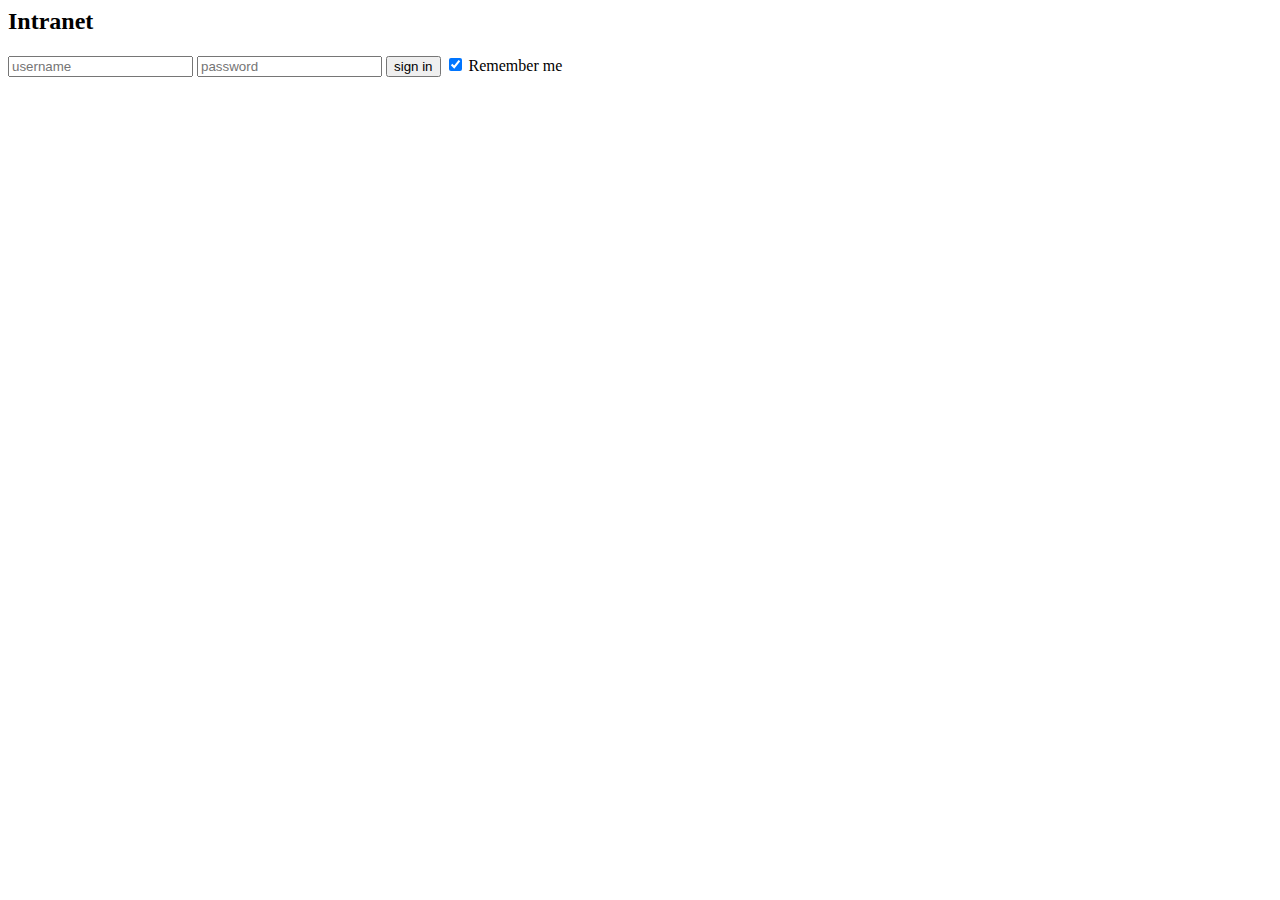
==== index.html @ af55442f "update# Please enter the commit message for your changes. Lines starting" ====
<html>
<!DOCTYPE html>
<html lang="en">

<head>
    <meta charset="utf-8">
    <title>Login</title>
    <link rel="styles" href="stylesheet.css" type="text/css">
</head>

<body>
    <section>
        <form id="loginfrom" action="t2.html">
            <h2>Intranet</h2>
            <label for="username"></label>
            <input type="text" id="username" placeholder=username>
            <label for="pw"></label>
            <input type="password" id="pw" placeholder=password>
            <input type="submit" value="sign in">
            <label>
                <input type="checkbox" checked="checked" name="remember"> Remember me</label>
        </form>
    </section>
    <script>
        btn.addEventListener("click", () => loginform.classList.toggle("show"))

    </script>
</body>

</html>
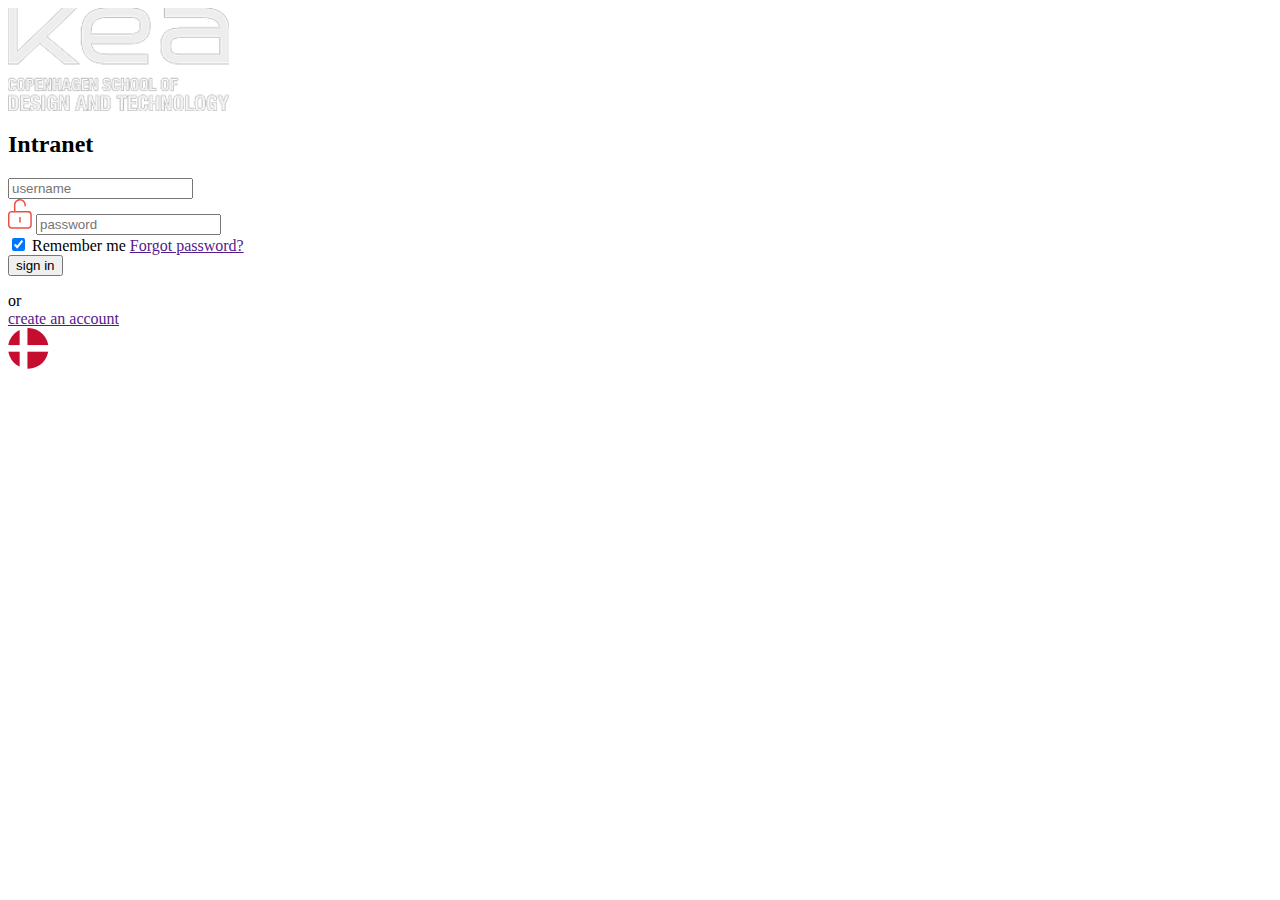
==== commit 968b4a69: "New index.html" ====
--- a/index.html
+++ b/index.html
@@ -5,20 +5,37 @@
 <head>
     <meta charset="utf-8">
     <title>Login</title>
-    <link rel="styles" href="stylesheet.css" type="text/css">
+    <link rel="stylesheet" type="text/css" href="stylesheet.css">
 </head>
 
 <body>
     <section>
         <form id="loginfrom" action="t2.html">
-            <h2>Intranet</h2>
-            <label for="username"></label>
-            <input type="text" id="username" placeholder=username>
-            <label for="pw"></label>
-            <input type="password" id="pw" placeholder=password>
-            <input type="submit" value="sign in">
-            <label>
-                <input type="checkbox" checked="checked" name="remember"> Remember me</label>
+            <div id="header">
+                <img src="images/logo/logo-white.png" alt="Logo of KEA" class="logo">
+                <h2>Intranet</h2>
+            </div>
+            <div id="username">
+                <label for="username"></label>
+                <input type="text" id="username" placeholder=username>
+            </div>
+            <div id="password">
+                <img src="images/interface-icones/password.png">
+                <label for="pw"></label>
+                <input type="password" id="pw" placeholder=password>
+            </div>
+            <div id="checkbox">
+                <label>
+                    <input type="checkbox" checked="checked" name="remember"> Remember me</label>
+                <a href="">Forgot password?</a>
+            </div>
+            <div id="submit">
+                <input type="submit" value="sign in">
+            </div>
+            <div id="newaccount">
+                <p>or<br><a href="">create an account</a><br>
+                    <img src="images/flags/flag-danish.png" alt="Danish flag." class="flag"></p>
+            </div>
         </form>
     </section>
     <script>
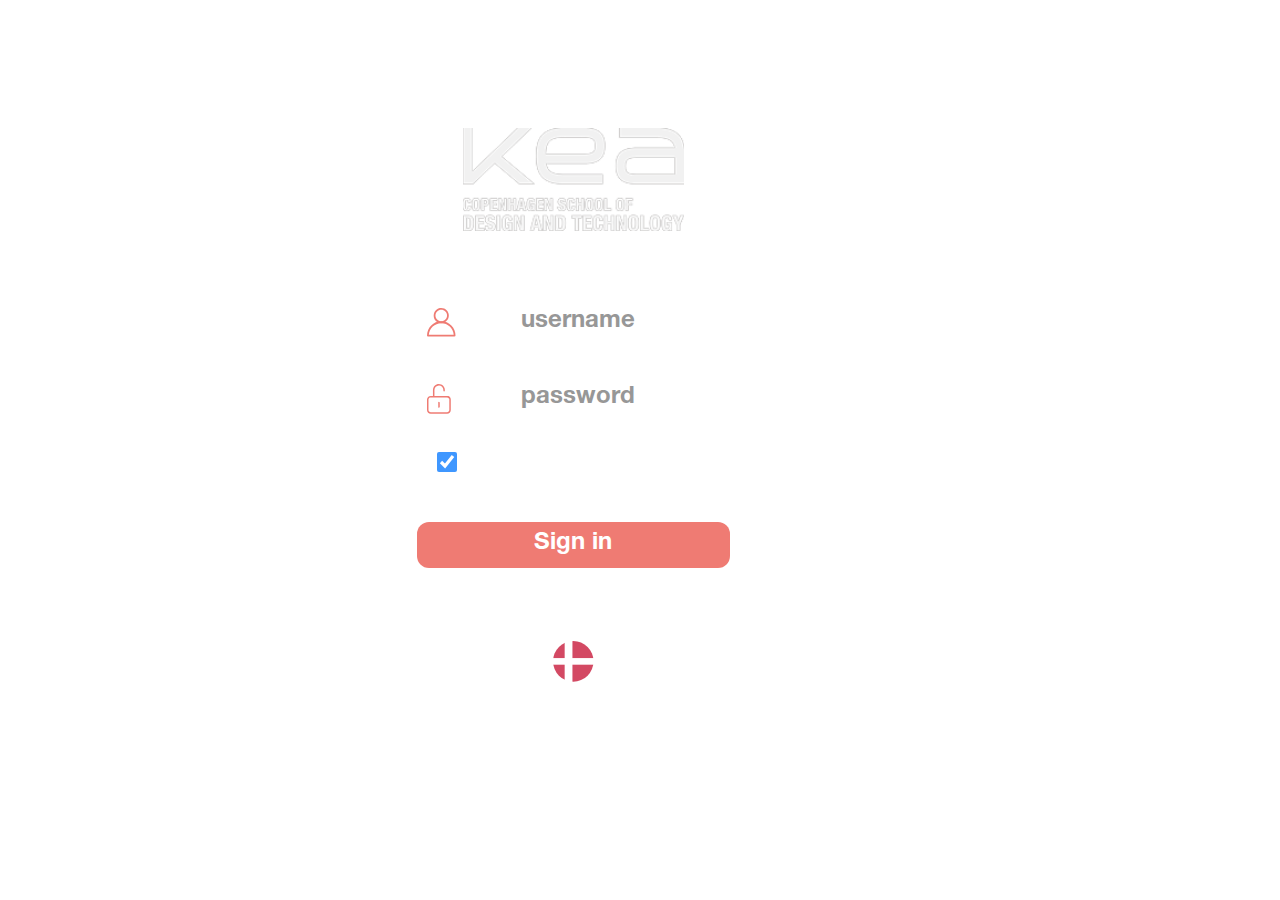
==== commit 297c53ec: "New version of index.html." ====
--- a/index.html
+++ b/index.html
@@ -10,32 +10,31 @@
 
 <body>
     <section>
-        <form id="loginfrom" action="t2.html">
-            <div id="header">
-                <img src="images/logo/logo-white.png" alt="Logo of KEA" class="logo">
-                <h2>Intranet</h2>
-            </div>
-            <div id="username">
-                <label for="username"></label>
-                <input type="text" id="username" placeholder=username>
-            </div>
-            <div id="password">
-                <img src="images/interface-icones/password.png">
-                <label for="pw"></label>
-                <input type="password" id="pw" placeholder=password>
-            </div>
-            <div id="checkbox">
-                <label>
-                    <input type="checkbox" checked="checked" name="remember"> Remember me</label>
-                <a href="">Forgot password?</a>
-            </div>
-            <div id="submit">
-                <input type="submit" value="sign in">
-            </div>
-            <div id="newaccount">
-                <p>or<br><a href="">create an account</a><br>
-                    <img src="images/flags/flag-danish.png" alt="Danish flag." class="flag"></p>
-            </div>
+        <form id="loginfrom" class="loginform" action="t2.html">
+                <div id="header">
+                    <img src="images/logo/logo-white.png" alt="Logo of KEA" class="logo">
+                    <h2>I N T R A N E T</h2>
+                </div>
+                <div id="username">
+                    <label for="username"></label>
+                    <input type="text" class="username" placeholder=username>
+                </div>
+                <div id="password">
+                    <label for="pw"></label>
+                    <input type="password" class="pw" placeholder=password>
+                </div>
+                <div id="checkbox">
+                    <label>
+                        <input type="checkbox" checked="checked" name="remember">Remember me</label>
+                    <a href="">Forgot password?</a>
+                </div>
+                <div id="submit">
+                    <input type="submit" value="Sign in">
+                </div>
+                <div id="newaccount">
+                    <p>or<br><a href="">create an account</a><br>
+                        <img src="images/flags/flag-danish.png" alt="Danish flag." class="flag"></p>
+                </div>
         </form>
     </section>
     <script>
--- a/stylesheet.css
+++ b/stylesheet.css
@@ -0,0 +1,124 @@
+@font-face{
+    font-family: aioli;
+    src: url(font/HelveticaNeueLTStd-LtCn.otf);
+}
+
+@font-face{
+    font-family: tarragon;
+    src: url(font/HelveticaNeueLTStd-Bd.otf);
+}
+
+body {
+    color: indianred;
+}
+
+form {
+    font-family: tarragon;
+    position: absolute;
+    z-index: 1;
+    top: 0px;
+    right: 450px;
+    padding: 50 50 50 50px;
+    text-align: center;
+    align-content: center;
+    width: 414px;
+    height: 736px;
+    background-image: url(images/logo/background.jpg);
+    opacity: 0.75;
+    background-position: center;
+    background-size: 1420px;
+}
+
+
+h2{
+    font-family: aioli;
+    color: #FFFF;
+}
+
+input[type=submit]{
+    align-items: center;
+    width: 313px;
+    height: 46px;
+    border-radius: 12px;
+    border: 0px;
+    background-color: #EA5045;
+    color: #FFFFFF;
+    font-family: tarragon;
+    font-size: 24px;
+    text-align: bottom;
+}
+
+input[type=checkbox]{
+    margin-bottom: 50;
+    margin-top: 30;
+    width: 20;
+    height: 20;
+}
+
+#checkbox{
+    color: white;
+    
+    
+}
+
+a{
+    color: #FFFFFF;
+}
+
+a:hover{
+    color: #EA5045;
+}
+
+span + span{
+    margin-left: 10px;
+}
+
+input[type=password]{
+    align-items: center;
+    width: 313px;
+    height: 46px;
+    border-radius: 12px;
+    border: 0px;
+    background-color: #FFFFFF;
+    color: #707070;
+    font-family: tarragon;
+    font-size: 24px;
+    text-align: center;
+}
+
+.pw{
+    background-image:url(images/interface-icones/password.png);
+    background-repeat: no-repeat;
+    background-position: 10 center;
+    padding-left: 12px;
+}
+
+input[type=text]{
+    align-items: center;
+    width: 313px;
+    height: 46px;
+    border-radius: 12px;
+    border: 0px;
+    background-color: #FFFFFF;
+    color: #707070;
+    font-family: tarragon;
+    font-size: 24px;
+    text-align: center;
+}
+
+.username{
+    background-image:url(images/interface-icones/username.png);
+    background-repeat: no-repeat;
+    background-position: 10 center;
+    padding-left: 12px;
+    margin-bottom: 30px;
+}
+
+#newaccount{
+    color: #FFFF;
+    padding: 10;
+}
+
+.flag{
+    margin-top: 9;
+}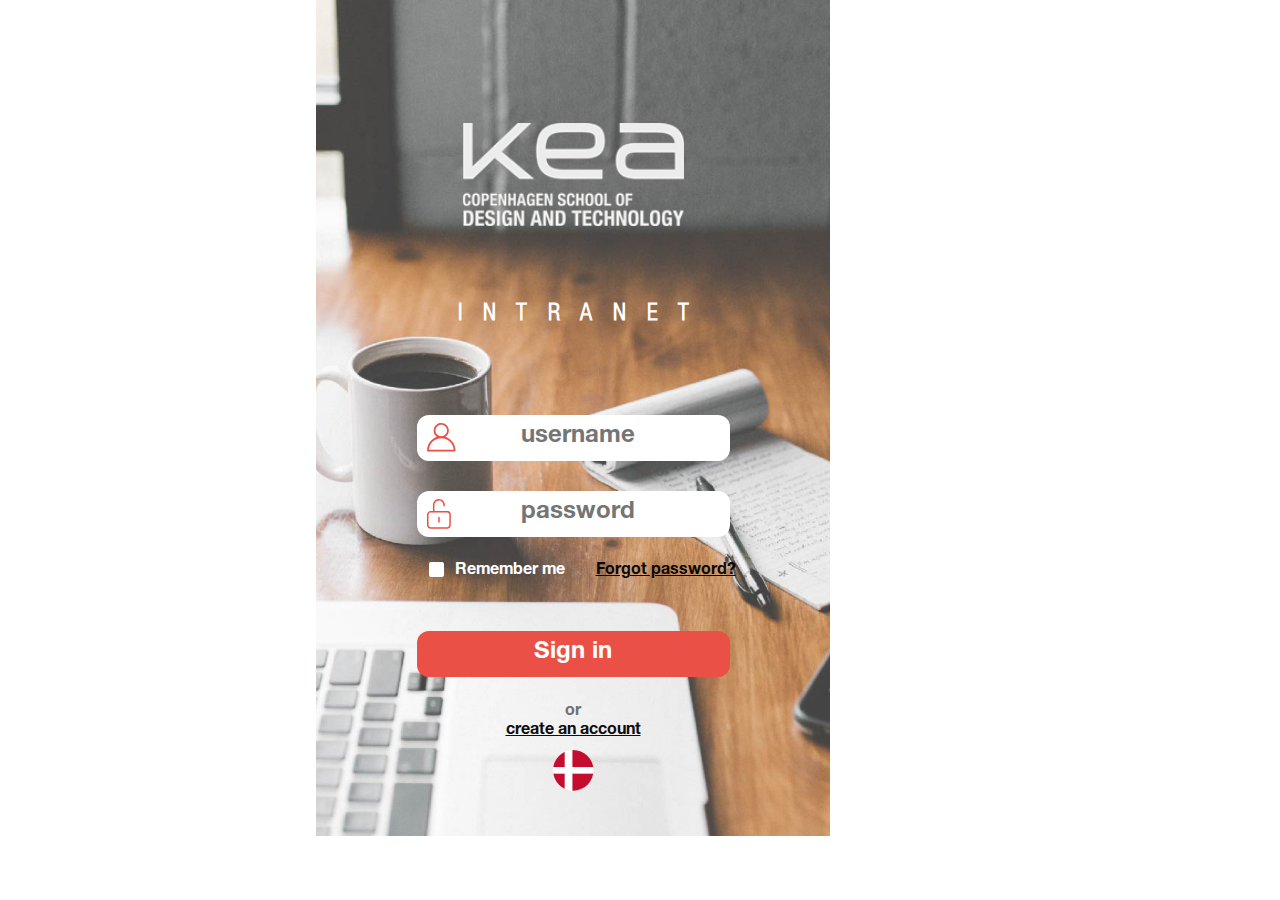
==== commit 4aa4c065: "Trying to get index.html + stylesheet.css updated." ====
--- a/index.html
+++ b/index.html
@@ -11,30 +11,34 @@
 <body>
     <section>
         <form id="loginfrom" class="loginform" action="t2.html">
-                <div id="header">
-                    <img src="images/logo/logo-white.png" alt="Logo of KEA" class="logo">
-                    <h2>I N T R A N E T</h2>
-                </div>
-                <div id="username">
-                    <label for="username"></label>
-                    <input type="text" class="username" placeholder=username>
-                </div>
-                <div id="password">
-                    <label for="pw"></label>
-                    <input type="password" class="pw" placeholder=password>
-                </div>
-                <div id="checkbox">
-                    <label>
-                        <input type="checkbox" checked="checked" name="remember">Remember me</label>
-                    <a href="">Forgot password?</a>
-                </div>
-                <div id="submit">
-                    <input type="submit" value="Sign in">
-                </div>
-                <div id="newaccount">
-                    <p>or<br><a href="">create an account</a><br>
-                        <img src="images/flags/flag-danish.png" alt="Danish flag." class="flag"></p>
-                </div>
+            <div id="header">
+                <img src="images/logo/logo-white.png" alt="Logo of KEA" class="logo">
+            </div>
+            <div id="container">
+                <h2>I N T R A N E T</h2>
+            </div>
+            <div id="username">
+                <label for="username"></label>
+                <input type="text" class="username" placeholder=username>
+            </div>
+            <div id="password">
+                <label for="pw"></label>
+                <input type="password" class="pw" placeholder=password>
+            </div>
+            <div id="checkbox">
+
+                <span><label class="checkboxContainer"><input type="checkbox"><span class="checkmark"></span>Remember me</label></span>
+
+                <span><a href="">Forgot password?</a></span>
+
+            </div>
+            <div id="submit">
+                <input type="submit" value="Sign in">
+            </div>
+            <div id="newaccount">
+                <p>or<br><a href="">create an account</a><br>
+                    <img src="images/flags/flag-danish.png" alt="Danish flag." class="flag"></p>
+            </div>
         </form>
     </section>
     <script>
--- a/stylesheet.css
+++ b/stylesheet.css
@@ -1,9 +1,9 @@
-@font-face{
+@font-face {
     font-family: aioli;
     src: url(font/HelveticaNeueLTStd-LtCn.otf);
 }
 
-@font-face{
+@font-face {
     font-family: tarragon;
     src: url(font/HelveticaNeueLTStd-Bd.otf);
 }
@@ -23,19 +23,24 @@
     align-content: center;
     width: 414px;
     height: 736px;
-    background-image: url(images/logo/background.jpg);
-    opacity: 0.75;
+    background-image: url(images/logo/background.png);
     background-position: center;
     background-size: 1420px;
+    margin-bottom: 0;
 }
 
-
-h2{
-    font-family: aioli;
-    color: #FFFF;
+.logo {
+    margin-top: 73;
 }
 
-input[type=submit]{
+h2 {
+    font-family: aioli;
+    word-spacing: 15;
+    color: #FFFF;
+    margin-top: 75;
+}
+
+input[type=submit] {
     align-items: center;
     width: 313px;
     height: 46px;
@@ -48,32 +53,80 @@
     text-align: bottom;
 }
 
-input[type=checkbox]{
+input[type=checkbox] {
     margin-bottom: 50;
     margin-top: 30;
     width: 20;
     height: 20;
 }
 
-#checkbox{
+#checkbox {
     color: white;
-    
-    
+    margin-bottom: 50px;
+    margin-top: 25;
 }
 
-a{
-    color: #FFFFFF;
+.checkboxContainer input{
+    display: none;
+}
+.checkboxContainer{
+    display: inline-block;
+    padding-left: 27px;
+    position: relative;
+    cursor: pointer;
+    user-select: none;
 }
 
-a:hover{
-    color: #EA5045;
+.checkboxContainer .checkmark{
+    display: inline-block;
+    width: 15px;
+    height: 15px;
+    border-radius: 2px;
+    background: #FFFFFF;
+    position: absolute;
+    left: 1;
+    top: 0;
 }
 
-span + span{
+.checkboxContainer input:checked + .checkmark{
+    background-color: #FFFFFF;
+}
+.checkboxContainer:hover .checkmark{
+    background-color: #EA5045;
+}
+.checkboxContainer input:checked + .checkmark:after{
+    content: "";
+    position: absolute;
+    height: 5px;
+    width: 7px;
+    border-left: 1.5px solid #6ECEB2;
+    border-bottom: 1.5px solid #6ECEB2;
+    top: 50%;
+    left: 50%;
+    transform: translate(-50%, -50%) rotate(-45deg);
+}
+span:before{
+    content: "";
+    display: inline-block;
+    width: 17px;
+}
+
+a {
+    color: black;
+    opacity: 0.94;
+}
+
+a:hover {
+    color: #EA5045;
+    cursor: pointer;
+}
+
+
+span + span {
     margin-left: 10px;
 }
 
-input[type=password]{
+input[type=password] {
     align-items: center;
     width: 313px;
     height: 46px;
@@ -86,14 +139,14 @@
     text-align: center;
 }
 
-.pw{
-    background-image:url(images/interface-icones/password.png);
+.pw {
+    background-image: url(images/interface-icones/password.png);
     background-repeat: no-repeat;
     background-position: 10 center;
     padding-left: 12px;
 }
 
-input[type=text]{
+input[type=text] {
     align-items: center;
     width: 313px;
     height: 46px;
@@ -104,21 +157,22 @@
     font-family: tarragon;
     font-size: 24px;
     text-align: center;
+    margin-top: 65;
 }
 
-.username{
-    background-image:url(images/interface-icones/username.png);
+.username {
+    background-image: url(images/interface-icones/username.png);
     background-repeat: no-repeat;
     background-position: 10 center;
     padding-left: 12px;
     margin-bottom: 30px;
 }
 
-#newaccount{
-    color: #FFFF;
+#newaccount {
+    color: #707070;
     padding: 10;
 }
 
-.flag{
+.flag {
     margin-top: 9;
-}+}
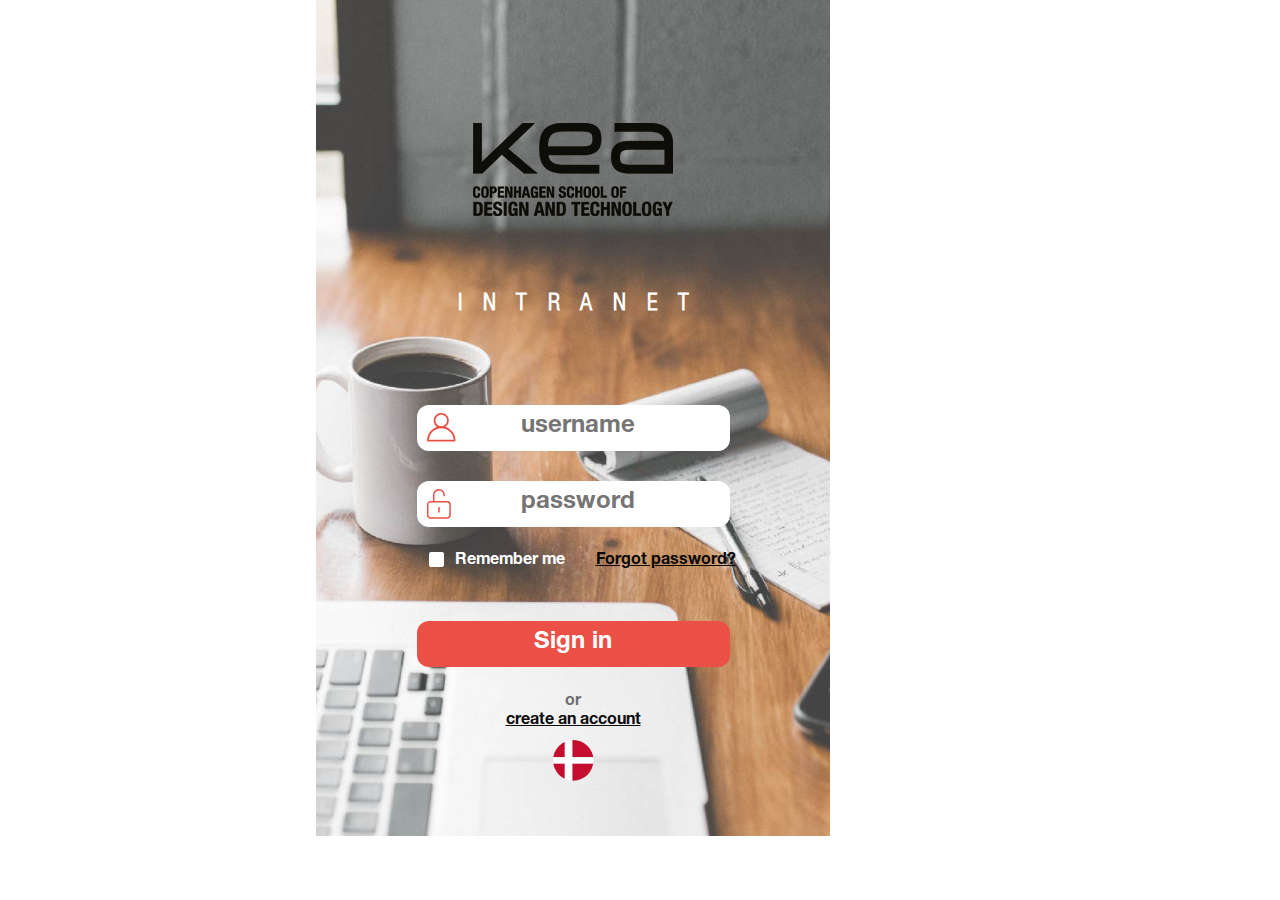
==== commit 94ef264a: "Index.html - updated version!" ====
--- a/index.html
+++ b/index.html
@@ -4,15 +4,16 @@
 
 <head>
     <meta charset="utf-8">
+    <meta name="viewport" content="width=device-width, initial-scale=1.0">
     <title>Login</title>
     <link rel="stylesheet" type="text/css" href="stylesheet.css">
 </head>
 
 <body>
     <section>
-        <form id="loginfrom" class="loginform" action="t2.html">
+        <form id="loginfrom" class="loginform" action="dashboard.html">
             <div id="header">
-                <img src="images/logo/logo-white.png" alt="Logo of KEA" class="logo">
+                <img src="images/logo/logo-black.png" alt="Logo of KEA" class="logo">
             </div>
             <div id="container">
                 <h2>I N T R A N E T</h2>
@@ -29,7 +30,7 @@
 
                 <span><label class="checkboxContainer"><input type="checkbox"><span class="checkmark"></span>Remember me</label></span>
 
-                <span><a href="">Forgot password?</a></span>
+                <span><a href="" class="forgot">Forgot password?</a></span>
 
             </div>
             <div id="submit">
@@ -41,10 +42,6 @@
             </div>
         </form>
     </section>
-    <script>
-        btn.addEventListener("click", () => loginform.classList.toggle("show"))
-
-    </script>
 </body>
 
 </html>
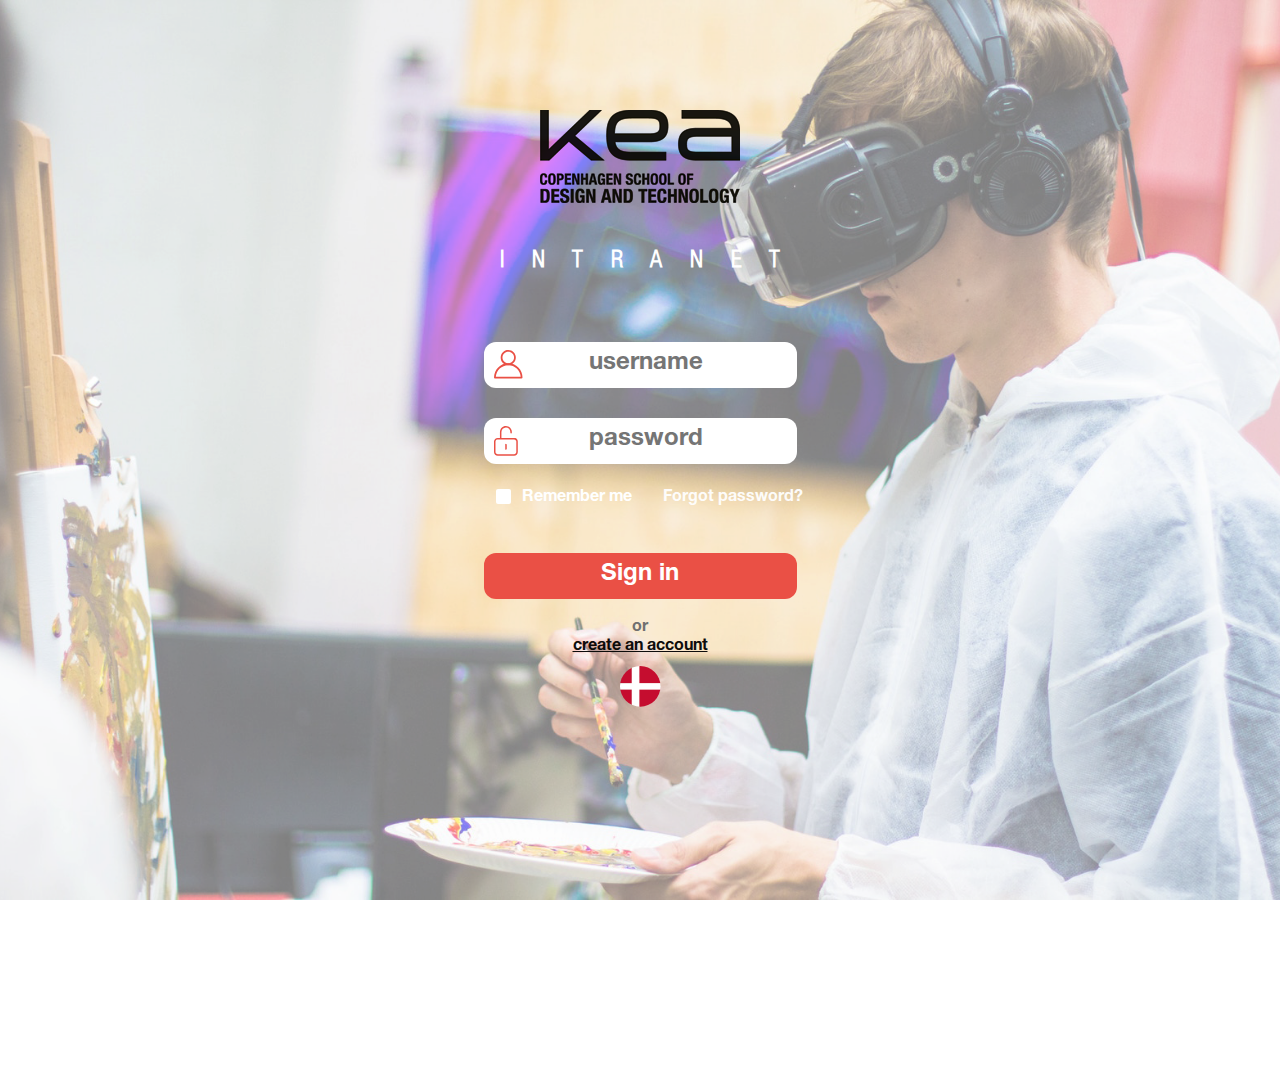
==== commit af13b115: "Responsive versions of user workflow." ====
--- a/index.html
+++ b/index.html
@@ -4,7 +4,7 @@
 
 <head>
     <meta charset="utf-8">
-    <meta name="viewport" content="width=device-width, initial-scale=1.0">
+    <meta name="viewport" content="width=device-width,initial-scale=1.0">
     <title>Login</title>
     <link rel="stylesheet" type="text/css" href="stylesheet.css">
 </head>
--- a/stylesheet.css
+++ b/stylesheet.css
@@ -1,3 +1,9 @@
+*{
+    box-sizing: border-box;
+    margin: 0;
+    padding: 0;
+}
+
 @font-face {
     font-family: aioli;
     src: url(font/HelveticaNeueLTStd-LtCn.otf);
@@ -8,36 +14,63 @@
     src: url(font/HelveticaNeueLTStd-Bd.otf);
 }
 
+html {
+    width: 100vw;
+    height: 100vh;
+    overflow: hidden;
+    overflow-y: scroll;
+}
+
 body {
-    color: indianred;
+ 
+}
+
+body::before {
+    background-image: url(images/logo/bcgnwvsn.png);
+    background-size: cover;
+    background-attachment: fixed;
+    background-position:center center;
+    background-repeat:no-repeat;
+    content: "";
+    display: block;
+    position: absolute;
+    top: 0;
+    left: 0;
+    width: 100%;
+    height: 120%;
+    z-index: -2;
+    opacity: 0.75;
 }
 
 form {
     font-family: tarragon;
-    position: absolute;
-    z-index: 1;
-    top: 0px;
-    right: 450px;
-    padding: 50 50 50 50px;
+    display:inline-block;
+    margin-left: auto;
+    margin-bottom: auto;
+    padding: 50 50 0 50px;
     text-align: center;
     align-content: center;
-    width: 414px;
+    width: 100%;
     height: 736px;
-    background-image: url(images/logo/background.png);
-    background-position: center;
-    background-size: 1420px;
-    margin-bottom: 0;
+    margin-top: 0px;
 }
 
 .logo {
     margin-top: 73;
+    display:inline-block;
+    margin-left: auto;
+    margin-bottom: auto;
+    margin-top: 40px;
 }
 
 h2 {
     font-family: aioli;
-    word-spacing: 15;
+    word-spacing: 22;
     color: #FFFF;
-    margin-top: 75;
+    margin-top: 45;
+    display:inline-block;
+    margin-left: auto;
+    margin-bottom: auto;
 }
 
 input[type=submit] {
@@ -51,19 +84,29 @@
     font-family: tarragon;
     font-size: 24px;
     text-align: bottom;
+    display:inline-block;
+    margin-left: auto;
+    margin-bottom: auto;
 }
 
 input[type=checkbox] {
     margin-bottom: 50;
     margin-top: 30;
-    width: 20;
+    width: 100%;
     height: 20;
+    display:inline-block;
+    margin-left: auto;
+    margin-bottom: auto;
 }
 
 #checkbox {
     color: white;
     margin-bottom: 50px;
     margin-top: 25;
+    width: 100%;
+    display:inline-block;
+    margin-left: auto;
+    margin-bottom: auto;
 }
 
 .checkboxContainer input{
@@ -75,6 +118,7 @@
     position: relative;
     cursor: pointer;
     user-select: none;
+    margin-bottom: 45px;
 }
 
 .checkboxContainer .checkmark{
@@ -137,10 +181,14 @@
     font-family: tarragon;
     font-size: 24px;
     text-align: center;
+    display:inline-block;
+    margin-left: auto;
+    margin-bottom: auto;
 }
 
 .pw {
     background-image: url(images/interface-icones/password.png);
+    width: 100%;
     background-repeat: no-repeat;
     background-position: 10 center;
     padding-left: 12px;
@@ -158,10 +206,13 @@
     font-size: 24px;
     text-align: center;
     margin-top: 65;
+    display:inline-block;
+    margin-left: auto;
 }
 
 .username {
     background-image: url(images/interface-icones/username.png);
+    width: 100%;
     background-repeat: no-repeat;
     background-position: 10 center;
     padding-left: 12px;
@@ -171,8 +222,100 @@
 #newaccount {
     color: #707070;
     padding: 10;
+    margin-bottom: 0px;
+    margin-top:10px;
 }
 
 .flag {
     margin-top: 9;
 }
+
+
+a:link.forgot{
+    font-family: tarragon;
+    text-decoration: none;
+    color: white;
+}
+a:visited.forgot{
+    font-family: tarragon;
+    text-decoration: none;
+    color: white;
+}
+a:hover.forgot{
+    font-family: tarragon;
+    text-decoration: none;
+    color: #8E7FAE;
+}
+a:active.forgot{
+    font-family: tarragon;
+    text-decoration: none;
+    color: white;
+}
+
+@media only screen and (max-width:434px) {
+
+    
+    h2 {
+    font-family: aioli;
+    word-spacing: 15;
+    color: #FFFF;
+    margin-top: 45;
+    display:inline-block;
+    margin-left: auto;
+    margin-bottom: auto;
+}
+  input[type=submit] {
+    align-items: center;
+    width: 100%;
+    height: 46px;
+    border-radius: 12px;
+    border: 0px;
+    background-color: #EA5045;
+    color: #FFFFFF;
+    font-family: tarragon;
+    font-size: 24px;
+    text-align: bottom;
+    display:inline-block;
+    margin-left: auto;
+    margin-bottom: auto;
+}  
+    #checkbox {
+    color: white;
+    margin-bottom: 50px;
+    margin-top: 25;
+    display:flex;
+    margin-left: auto;
+    margin-bottom: auto;
+    font-size: 12.4
+}
+    input[type=password] {
+    align-items: center;
+    width: 100%;
+    height: 46px;
+    border-radius: 12px;
+    border: 0px;
+    background-color: #FFFFFF;
+    color: #707070;
+    font-family: tarragon;
+    font-size: 24px;
+    text-align: center;
+    display:inline-block;
+    margin-left: auto;
+    margin-bottom: auto;
+}
+    input[type=text] {
+    align-items: center;
+    width: 100%;
+    height: 46px;
+    border-radius: 12px;
+    border: 0px;
+    background-color: #FFFFFF;
+    color: #707070;
+    font-family: tarragon;
+    font-size: 24px;
+    text-align: center;
+    margin-top: 65;
+    display:inline-block;
+    margin-left: auto;
+}
+}